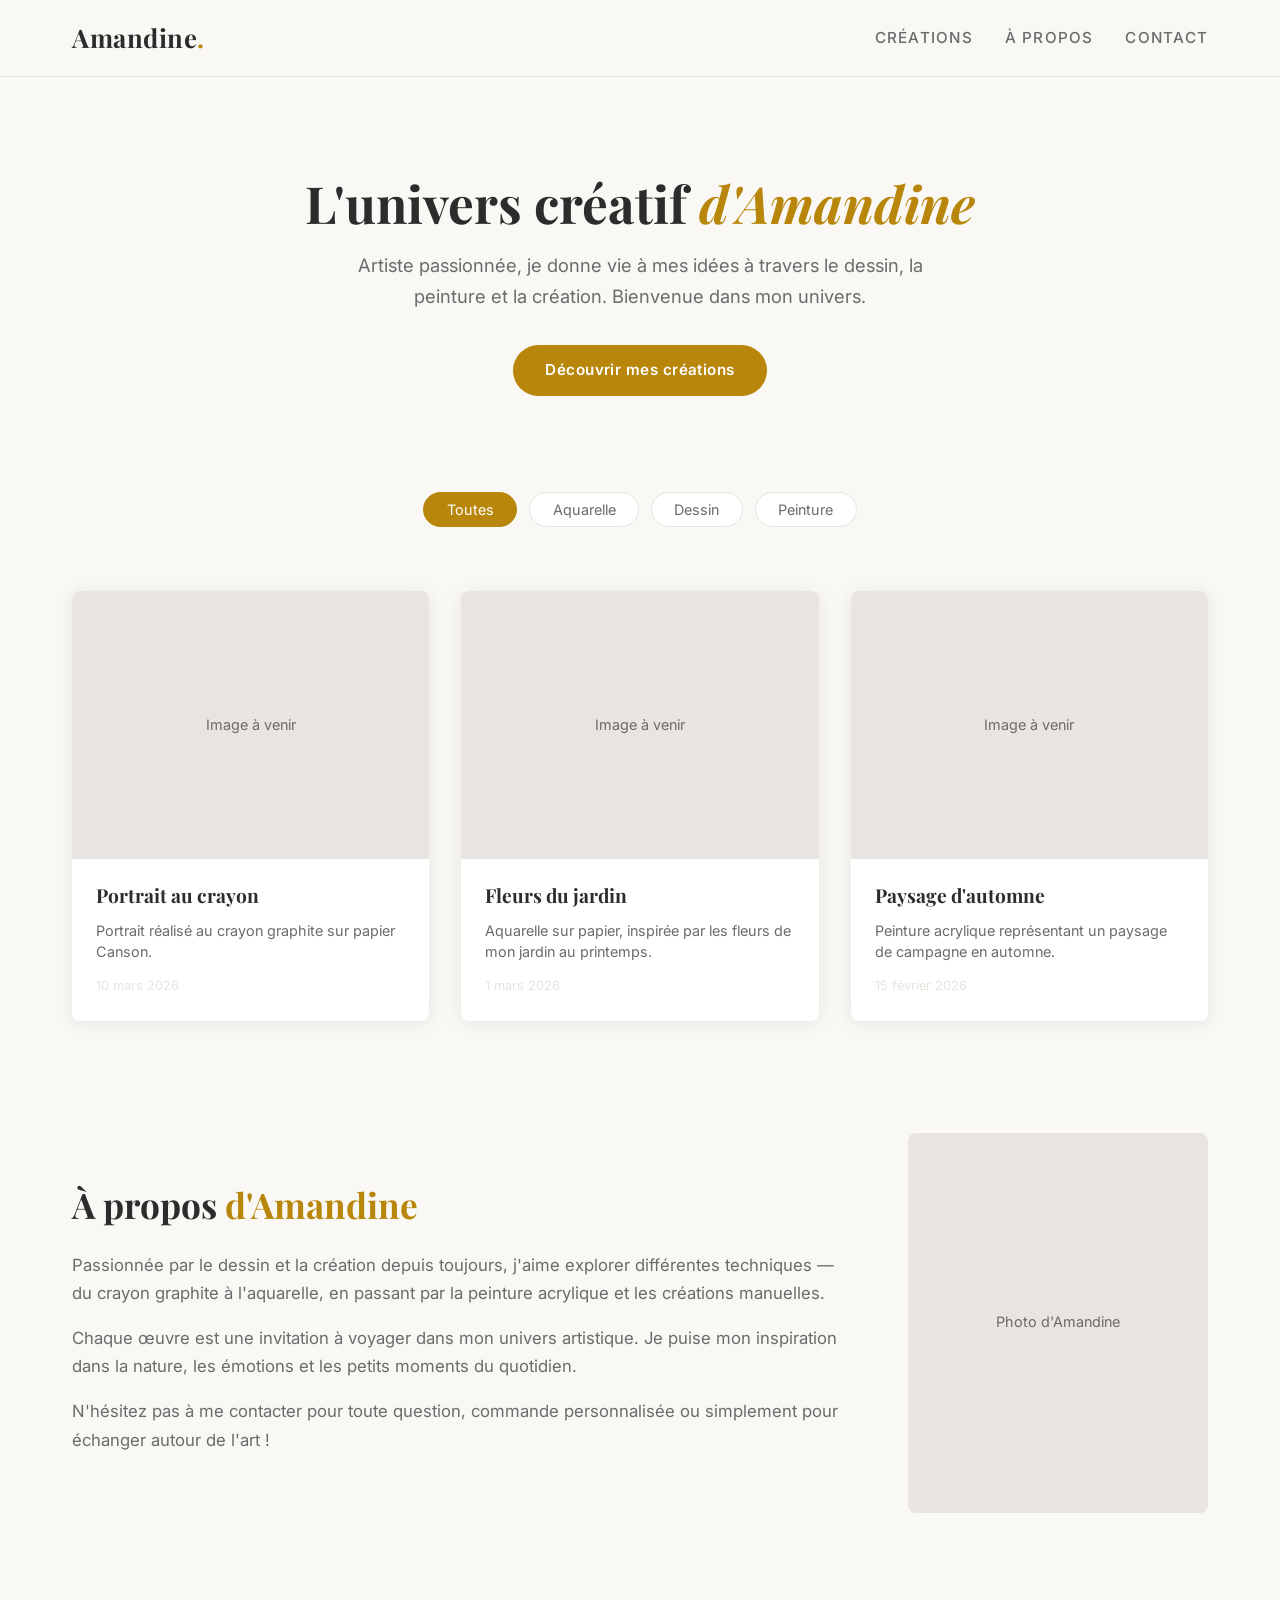
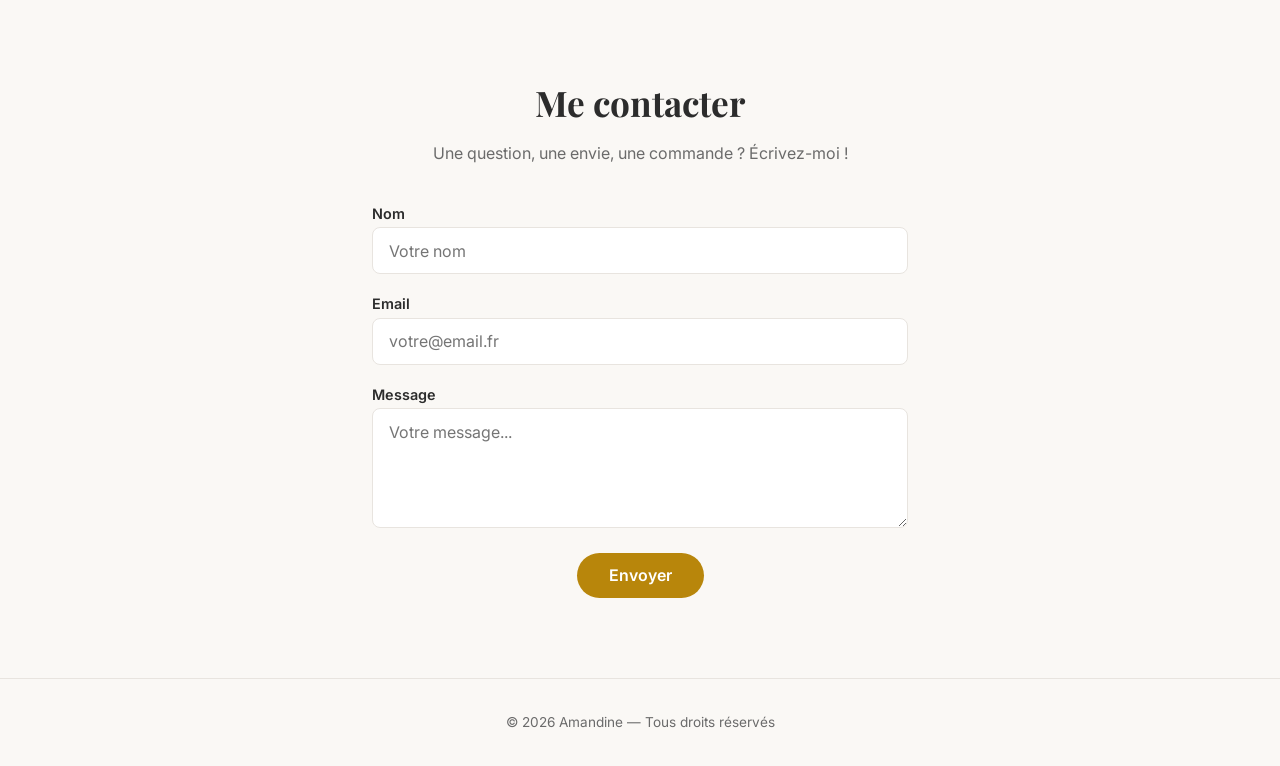
==== index.html @ e1e0cdd5 "Ajout du site portfolio d'Amandine Site vitrine avec galerie filtrée, lightbox, SEO complet (meta, O" ====
<!DOCTYPE html>
<html lang="fr">
<head>
  <meta charset="UTF-8">
  <meta name="viewport" content="width=device-width, initial-scale=1.0">

  <!-- SEO : Titre & Description -->
  <title>Amandine — Artiste · Dessins, Peintures & Créations</title>
  <meta name="description" content="Découvrez les créations originales d'Amandine : dessins, aquarelles, peintures et illustrations. Portfolio d'une artiste passionnée.">
  <meta name="keywords" content="Amandine, artiste, dessin, peinture, aquarelle, illustration, création, portfolio, art">
  <meta name="author" content="Amandine">
  <meta name="robots" content="index, follow">
  <link rel="canonical" href="https://amandine-art.vercel.app/">

  <!-- Open Graph (Facebook, LinkedIn) -->
  <meta property="og:title" content="Amandine — Artiste · Dessins, Peintures & Créations">
  <meta property="og:description" content="Découvrez les créations originales d'Amandine : dessins, aquarelles, peintures et illustrations.">
  <meta property="og:type" content="website">
  <meta property="og:url" content="https://amandine-art.vercel.app/">
  <meta property="og:image" content="https://amandine-art.vercel.app/images/og-image.jpg">
  <meta property="og:locale" content="fr_FR">
  <meta property="og:site_name" content="Amandine Art">

  <!-- Twitter Card -->
  <meta name="twitter:card" content="summary_large_image">
  <meta name="twitter:title" content="Amandine — Artiste · Dessins, Peintures & Créations">
  <meta name="twitter:description" content="Découvrez les créations originales d'Amandine.">
  <meta name="twitter:image" content="https://amandine-art.vercel.app/images/og-image.jpg">

  <!-- Données structurées Schema.org -->
  <script type="application/ld+json">
  {
    "@context": "https://schema.org",
    "@type": "Person",
    "name": "Amandine",
    "url": "https://amandine-art.vercel.app",
    "jobTitle": "Artiste",
    "description": "Artiste passionnée par le dessin, la peinture et la création.",
    "sameAs": []
  }
  </script>

  <!-- Polices -->
  <link rel="preconnect" href="https://fonts.googleapis.com">
  <link rel="preconnect" href="https://fonts.gstatic.com" crossorigin>
  <link href="https://fonts.googleapis.com/css2?family=Inter:wght@400;500;600;700&family=Playfair+Display:ital,wght@0,400;0,700;1,400&display=swap" rel="stylesheet">

  <!-- Styles -->
  <link rel="stylesheet" href="css/style.css">
</head>
<body>

  <!-- ======== HEADER ======== -->
  <header class="site-header">
    <nav class="nav-container" aria-label="Navigation principale">
      <a href="#" class="logo">Amandine<span>.</span></a>
      <ul class="nav-links">
        <li><a href="#galerie">Créations</a></li>
        <li><a href="#a-propos">À propos</a></li>
        <li><a href="#contact">Contact</a></li>
      </ul>
      <button class="menu-burger" aria-label="Ouvrir le menu">
        <span></span>
        <span></span>
        <span></span>
      </button>
    </nav>
  </header>

  <!-- ======== HERO ======== -->
  <section class="hero">
    <h1>L'univers créatif <span>d'Amandine</span></h1>
    <p>Artiste passionnée, je donne vie à mes idées à travers le dessin, la peinture et la création. Bienvenue dans mon univers.</p>
    <a href="#galerie" class="hero-cta">Découvrir mes créations</a>
  </section>

  <!-- ======== FILTRES ======== -->
  <div class="filtres" aria-label="Filtrer par catégorie">
    <!-- Rempli dynamiquement par JavaScript -->
  </div>

  <!-- ======== GALERIE ======== -->
  <section id="galerie" class="galerie">
    <div class="grille">
      <!-- Rempli dynamiquement par JavaScript depuis creations.json -->
    </div>
  </section>

  <!-- ======== LIGHTBOX ======== -->
  <div id="lightbox" class="lightbox" role="dialog" aria-modal="true" aria-label="Vue agrandie">
    <button class="lightbox-fermer" aria-label="Fermer">&times;</button>
    <div class="lightbox-contenu">
      <img src="" alt="">
      <div class="lightbox-info">
        <h3></h3>
        <p></p>
      </div>
    </div>
  </div>

  <!-- ======== À PROPOS ======== -->
  <section id="a-propos" class="a-propos">
    <div class="a-propos-texte">
      <h2>À propos <span>d'Amandine</span></h2>
      <p>
        Passionnée par le dessin et la création depuis toujours, j'aime explorer différentes techniques
        — du crayon graphite à l'aquarelle, en passant par la peinture acrylique et les créations manuelles.
      </p>
      <p>
        Chaque œuvre est une invitation à voyager dans mon univers artistique. Je puise mon inspiration
        dans la nature, les émotions et les petits moments du quotidien.
      </p>
      <p>
        N'hésitez pas à me contacter pour toute question, commande personnalisée ou simplement
        pour échanger autour de l'art !
      </p>
    </div>
    <div class="a-propos-photo">
      Photo d'Amandine
    </div>
  </section>

  <!-- ======== CONTACT ======== -->
  <section id="contact" class="contact">
    <h2>Me contacter</h2>
    <p>Une question, une envie, une commande ? Écrivez-moi !</p>
    <form action="https://formspree.io/f/VOTRE_ID" method="POST">
      <div>
        <label for="nom">Nom</label>
        <input type="text" id="nom" name="nom" required placeholder="Votre nom">
      </div>
      <div>
        <label for="email">Email</label>
        <input type="email" id="email" name="email" required placeholder="votre@email.fr">
      </div>
      <div>
        <label for="message">Message</label>
        <textarea id="message" name="message" required placeholder="Votre message..."></textarea>
      </div>
      <button type="submit">Envoyer</button>
    </form>
  </section>

  <!-- ======== FOOTER ======== -->
  <footer class="site-footer">
    <p>&copy; 2026 Amandine — Tous droits réservés</p>
  </footer>

  <!-- Script -->
  <script src="js/main.js"></script>
</body>
</html>
---- css/style.css ----
/* ========================================
   AMANDINE — Portfolio Artistique
   ======================================== */

/* --- Reset & Base --- */
*,
*::before,
*::after {
  margin: 0;
  padding: 0;
  box-sizing: border-box;
}

:root {
  --couleur-fond: #faf8f5;
  --couleur-texte: #2c2c2c;
  --couleur-accent: #b8860b;
  --couleur-accent-clair: #daa520;
  --couleur-gris: #6b6b6b;
  --couleur-gris-clair: #e8e4df;
  --couleur-blanc: #ffffff;
  --police-titre: 'Playfair Display', Georgia, serif;
  --police-corps: 'Inter', -apple-system, BlinkMacSystemFont, sans-serif;
  --largeur-max: 1200px;
  --rayon: 8px;
  --ombre: 0 2px 20px rgba(0, 0, 0, 0.08);
  --transition: 0.3s ease;
}

html {
  scroll-behavior: smooth;
  font-size: 16px;
}

body {
  font-family: var(--police-corps);
  background-color: var(--couleur-fond);
  color: var(--couleur-texte);
  line-height: 1.7;
  -webkit-font-smoothing: antialiased;
}

img {
  max-width: 100%;
  height: auto;
  display: block;
}

a {
  color: var(--couleur-accent);
  text-decoration: none;
  transition: color var(--transition);
}

a:hover {
  color: var(--couleur-accent-clair);
}

/* --- Header / Navigation --- */
.site-header {
  position: sticky;
  top: 0;
  z-index: 100;
  background: rgba(250, 248, 245, 0.95);
  backdrop-filter: blur(10px);
  border-bottom: 1px solid var(--couleur-gris-clair);
}

.nav-container {
  max-width: var(--largeur-max);
  margin: 0 auto;
  padding: 1rem 2rem;
  display: flex;
  justify-content: space-between;
  align-items: center;
}

.logo {
  font-family: var(--police-titre);
  font-size: 1.6rem;
  font-weight: 700;
  color: var(--couleur-texte);
  letter-spacing: 0.02em;
}

.logo span {
  color: var(--couleur-accent);
}

.nav-links {
  display: flex;
  list-style: none;
  gap: 2rem;
}

.nav-links a {
  color: var(--couleur-gris);
  font-size: 0.95rem;
  font-weight: 500;
  text-transform: uppercase;
  letter-spacing: 0.08em;
  padding-bottom: 2px;
  border-bottom: 2px solid transparent;
  transition: all var(--transition);
}

.nav-links a:hover,
.nav-links a.active {
  color: var(--couleur-texte);
  border-bottom-color: var(--couleur-accent);
}

.menu-burger {
  display: none;
  background: none;
  border: none;
  cursor: pointer;
  padding: 0.5rem;
}

.menu-burger span {
  display: block;
  width: 24px;
  height: 2px;
  background: var(--couleur-texte);
  margin: 5px 0;
  transition: all var(--transition);
}

/* --- Hero --- */
.hero {
  max-width: var(--largeur-max);
  margin: 0 auto;
  padding: 6rem 2rem;
  text-align: center;
}

.hero h1 {
  font-family: var(--police-titre);
  font-size: 3.2rem;
  font-weight: 700;
  margin-bottom: 1rem;
  line-height: 1.2;
}

.hero h1 span {
  color: var(--couleur-accent);
  font-style: italic;
}

.hero p {
  font-size: 1.15rem;
  color: var(--couleur-gris);
  max-width: 600px;
  margin: 0 auto 2rem;
}

.hero-cta {
  display: inline-block;
  padding: 0.8rem 2rem;
  background: var(--couleur-accent);
  color: var(--couleur-blanc);
  border-radius: 50px;
  font-weight: 600;
  font-size: 0.95rem;
  letter-spacing: 0.03em;
  transition: all var(--transition);
}

.hero-cta:hover {
  background: var(--couleur-accent-clair);
  color: var(--couleur-blanc);
  transform: translateY(-2px);
  box-shadow: 0 4px 15px rgba(184, 134, 11, 0.3);
}

/* --- Filtres --- */
.filtres {
  max-width: var(--largeur-max);
  margin: 0 auto;
  padding: 0 2rem 2rem;
  display: flex;
  justify-content: center;
  flex-wrap: wrap;
  gap: 0.75rem;
}

.filtre-btn {
  padding: 0.5rem 1.4rem;
  border: 1px solid var(--couleur-gris-clair);
  background: var(--couleur-blanc);
  border-radius: 50px;
  font-family: var(--police-corps);
  font-size: 0.9rem;
  color: var(--couleur-gris);
  cursor: pointer;
  transition: all var(--transition);
}

.filtre-btn:hover {
  border-color: var(--couleur-accent);
  color: var(--couleur-accent);
}

.filtre-btn.active {
  background: var(--couleur-accent);
  color: var(--couleur-blanc);
  border-color: var(--couleur-accent);
}

/* --- Galerie / Grille --- */
.galerie {
  max-width: var(--largeur-max);
  margin: 0 auto;
  padding: 2rem;
}

.grille {
  display: grid;
  grid-template-columns: repeat(auto-fill, minmax(320px, 1fr));
  gap: 2rem;
}

/* --- Carte création --- */
.carte {
  background: var(--couleur-blanc);
  border-radius: var(--rayon);
  overflow: hidden;
  box-shadow: var(--ombre);
  transition: all var(--transition);
  opacity: 0;
  transform: translateY(20px);
  animation: apparition 0.5s ease forwards;
}

.carte:hover {
  transform: translateY(-5px);
  box-shadow: 0 8px 30px rgba(0, 0, 0, 0.12);
}

.carte-image {
  position: relative;
  overflow: hidden;
  aspect-ratio: 4 / 3;
  background: var(--couleur-gris-clair);
}

.carte-image img {
  width: 100%;
  height: 100%;
  object-fit: cover;
  transition: transform 0.5s ease;
}

.carte:hover .carte-image img {
  transform: scale(1.05);
}

.carte-overlay {
  position: absolute;
  inset: 0;
  background: rgba(44, 44, 44, 0.6);
  display: flex;
  align-items: center;
  justify-content: center;
  opacity: 0;
  transition: opacity var(--transition);
}

.carte:hover .carte-overlay {
  opacity: 1;
}

.carte-overlay span {
  color: var(--couleur-blanc);
  font-size: 1rem;
  font-weight: 600;
  padding: 0.6rem 1.5rem;
  border: 2px solid var(--couleur-blanc);
  border-radius: 50px;
}

.carte-categorie {
  position: absolute;
  top: 1rem;
  left: 1rem;
  background: var(--couleur-accent);
  color: var(--couleur-blanc);
  padding: 0.25rem 0.75rem;
  border-radius: 50px;
  font-size: 0.75rem;
  font-weight: 600;
  text-transform: uppercase;
  letter-spacing: 0.05em;
}

.carte-contenu {
  padding: 1.25rem 1.5rem 1.5rem;
}

.carte-contenu h3 {
  font-family: var(--police-titre);
  font-size: 1.2rem;
  margin-bottom: 0.5rem;
}

.carte-contenu p {
  font-size: 0.9rem;
  color: var(--couleur-gris);
  line-height: 1.5;
}

.carte-date {
  display: block;
  margin-top: 0.75rem;
  font-size: 0.8rem;
  color: var(--couleur-gris-clair);
}

@keyframes apparition {
  to {
    opacity: 1;
    transform: translateY(0);
  }
}

/* --- Lightbox --- */
.lightbox {
  position: fixed;
  inset: 0;
  z-index: 1000;
  background: rgba(0, 0, 0, 0.9);
  display: flex;
  align-items: center;
  justify-content: center;
  opacity: 0;
  visibility: hidden;
  transition: all var(--transition);
}

.lightbox.visible {
  opacity: 1;
  visibility: visible;
}

.lightbox-contenu {
  max-width: 90vw;
  max-height: 90vh;
  text-align: center;
}

.lightbox-contenu img {
  max-width: 100%;
  max-height: 80vh;
  border-radius: var(--rayon);
  margin: 0 auto;
}

.lightbox-info {
  color: var(--couleur-blanc);
  margin-top: 1rem;
}

.lightbox-info h3 {
  font-family: var(--police-titre);
  font-size: 1.4rem;
  margin-bottom: 0.5rem;
}

.lightbox-info p {
  color: #aaa;
  font-size: 0.95rem;
}

.lightbox-fermer {
  position: absolute;
  top: 1.5rem;
  right: 1.5rem;
  background: none;
  border: none;
  color: var(--couleur-blanc);
  font-size: 2rem;
  cursor: pointer;
  width: 48px;
  height: 48px;
  display: flex;
  align-items: center;
  justify-content: center;
  transition: opacity var(--transition);
}

.lightbox-fermer:hover {
  opacity: 0.7;
}

/* --- Section À propos --- */
.a-propos {
  max-width: var(--largeur-max);
  margin: 0 auto;
  padding: 5rem 2rem;
  display: flex;
  align-items: center;
  gap: 4rem;
}

.a-propos-texte {
  flex: 1;
}

.a-propos-texte h2 {
  font-family: var(--police-titre);
  font-size: 2.2rem;
  margin-bottom: 1rem;
}

.a-propos-texte h2 span {
  color: var(--couleur-accent);
}

.a-propos-texte p {
  color: var(--couleur-gris);
  margin-bottom: 1rem;
  font-size: 1.05rem;
}

.a-propos-photo {
  flex: 0 0 300px;
  height: 380px;
  border-radius: var(--rayon);
  background: var(--couleur-gris-clair);
  overflow: hidden;
  display: flex;
  align-items: center;
  justify-content: center;
  font-size: 0.9rem;
  color: var(--couleur-gris);
}

/* --- Contact --- */
.contact {
  max-width: 600px;
  margin: 0 auto;
  padding: 5rem 2rem;
  text-align: center;
}

.contact h2 {
  font-family: var(--police-titre);
  font-size: 2.2rem;
  margin-bottom: 0.5rem;
}

.contact > p {
  color: var(--couleur-gris);
  margin-bottom: 2rem;
}

.contact form {
  display: flex;
  flex-direction: column;
  gap: 1rem;
  text-align: left;
}

.contact label {
  font-weight: 600;
  font-size: 0.9rem;
  margin-bottom: 0.25rem;
}

.contact input,
.contact textarea {
  width: 100%;
  padding: 0.8rem 1rem;
  border: 1px solid var(--couleur-gris-clair);
  border-radius: var(--rayon);
  font-family: var(--police-corps);
  font-size: 1rem;
  background: var(--couleur-blanc);
  transition: border-color var(--transition);
}

.contact input:focus,
.contact textarea:focus {
  outline: none;
  border-color: var(--couleur-accent);
}

.contact textarea {
  min-height: 120px;
  resize: vertical;
}

.contact button {
  padding: 0.8rem 2rem;
  background: var(--couleur-accent);
  color: var(--couleur-blanc);
  border: none;
  border-radius: 50px;
  font-family: var(--police-corps);
  font-size: 1rem;
  font-weight: 600;
  cursor: pointer;
  transition: all var(--transition);
  align-self: center;
}

.contact button:hover {
  background: var(--couleur-accent-clair);
  transform: translateY(-2px);
}

/* --- Footer --- */
.site-footer {
  border-top: 1px solid var(--couleur-gris-clair);
  padding: 2rem;
  text-align: center;
  color: var(--couleur-gris);
  font-size: 0.85rem;
}

.site-footer a {
  color: var(--couleur-gris);
}

.site-footer a:hover {
  color: var(--couleur-accent);
}

/* --- Responsive --- */
@media (max-width: 768px) {
  .nav-links {
    display: none;
    position: absolute;
    top: 100%;
    left: 0;
    right: 0;
    background: var(--couleur-fond);
    flex-direction: column;
    padding: 1rem 2rem 2rem;
    gap: 1rem;
    border-bottom: 1px solid var(--couleur-gris-clair);
  }

  .nav-links.open {
    display: flex;
  }

  .menu-burger {
    display: block;
  }

  .hero {
    padding: 4rem 1.5rem;
  }

  .hero h1 {
    font-size: 2.2rem;
  }

  .grille {
    grid-template-columns: 1fr;
    gap: 1.5rem;
  }

  .a-propos {
    flex-direction: column-reverse;
    padding: 3rem 1.5rem;
    gap: 2rem;
  }

  .a-propos-photo {
    flex: none;
    width: 100%;
    height: 250px;
  }

  .contact {
    padding: 3rem 1.5rem;
  }
}

@media (max-width: 480px) {
  .hero h1 {
    font-size: 1.8rem;
  }

  .grille {
    grid-template-columns: 1fr;
  }

  .carte-contenu {
    padding: 1rem 1.25rem 1.25rem;
  }
}

/* --- Utilitaire: pas de résultats --- */
.pas-de-resultat {
  grid-column: 1 / -1;
  text-align: center;
  padding: 4rem 2rem;
  color: var(--couleur-gris);
  font-size: 1.1rem;
}
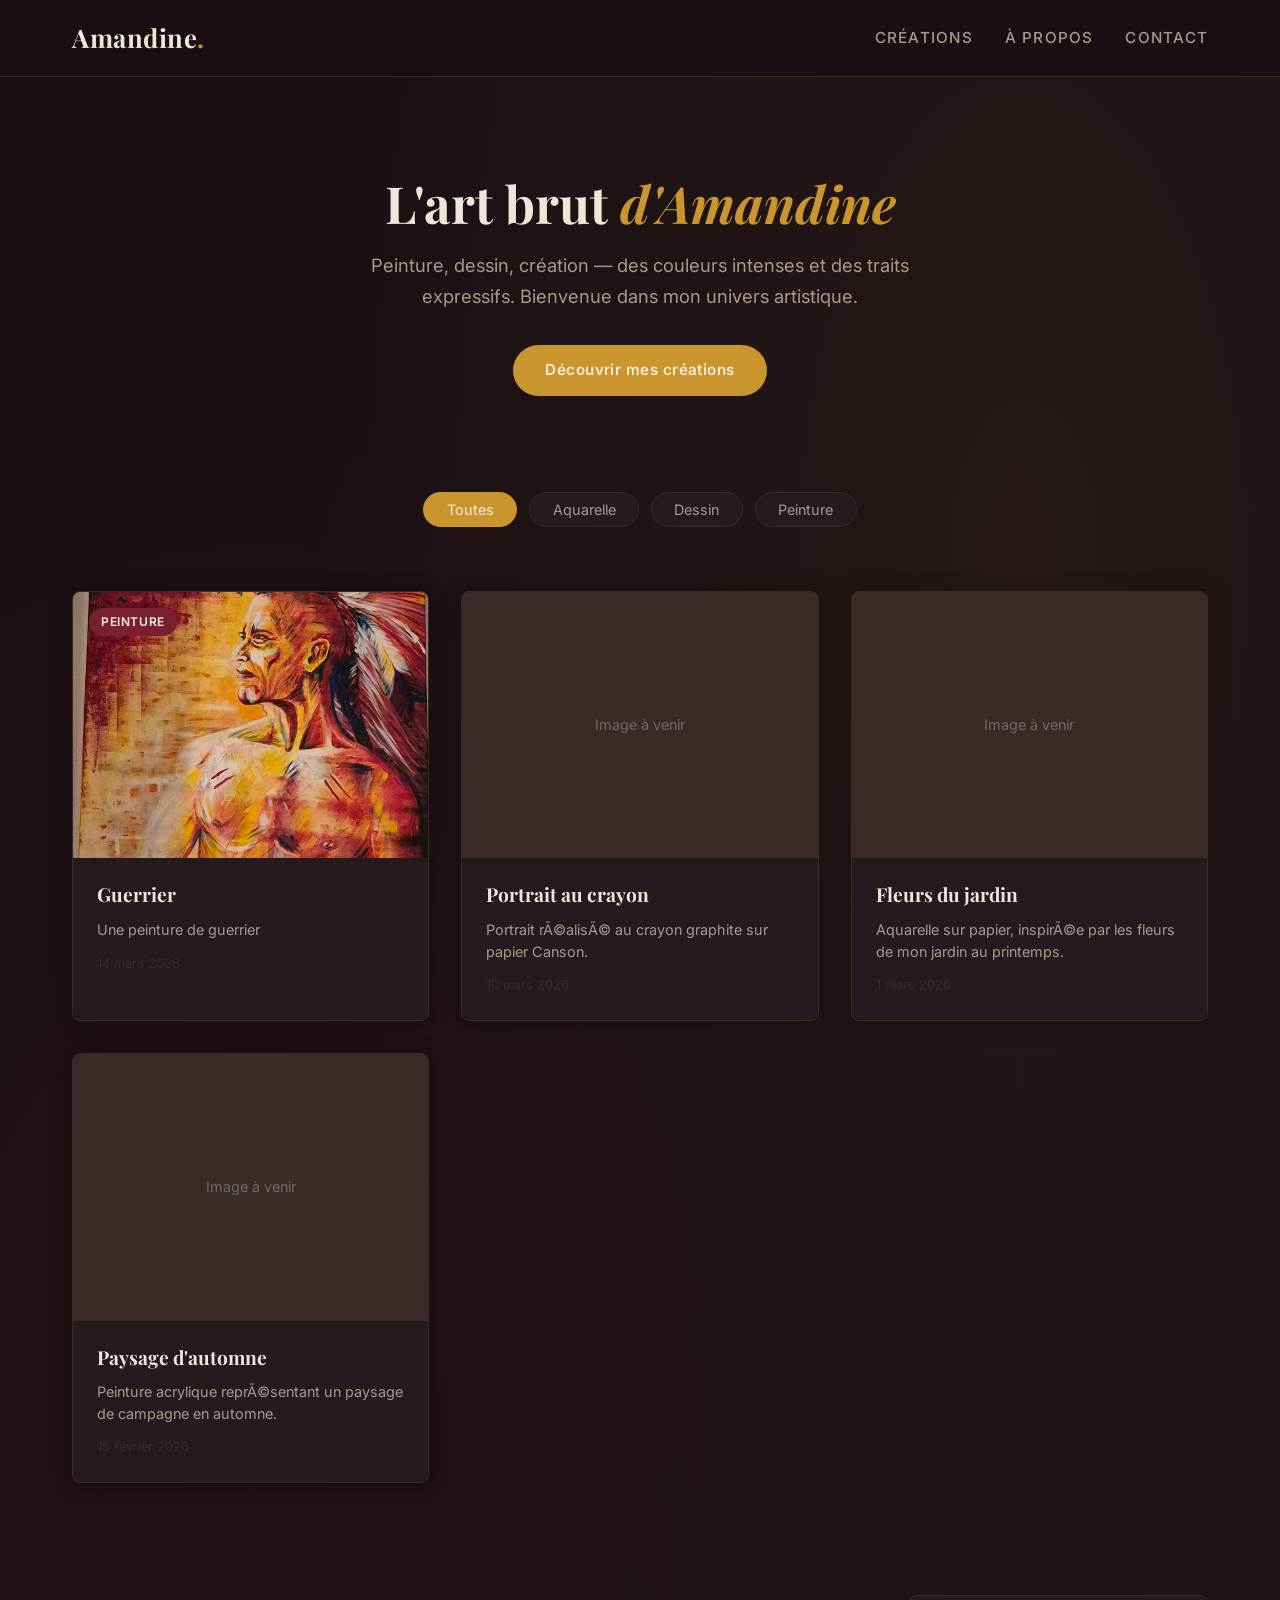
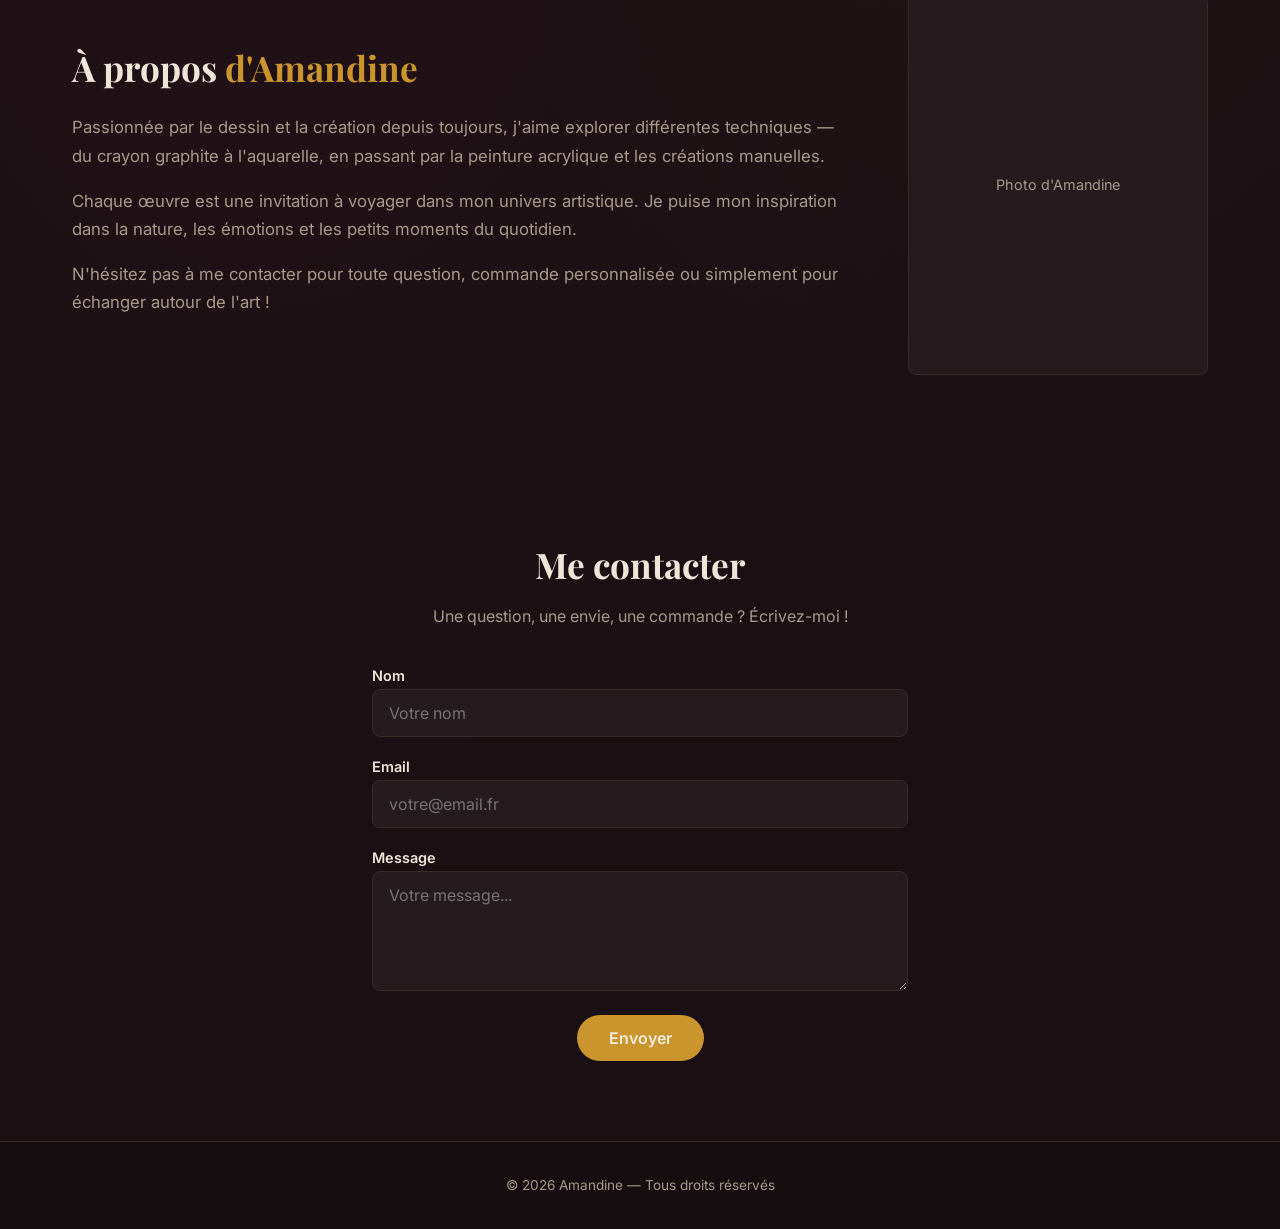
==== commit 10c8aee3: "Rebranding: palette bordeaux/or inspirée de la peinture d'Amandine Fond sombre, accents cramoisie et" ====
--- a/index.html
+++ b/index.html
@@ -69,8 +69,8 @@
 
   <!-- ======== HERO ======== -->
   <section class="hero">
-    <h1>L'univers créatif <span>d'Amandine</span></h1>
-    <p>Artiste passionnée, je donne vie à mes idées à travers le dessin, la peinture et la création. Bienvenue dans mon univers.</p>
+    <h1>L'art brut <span>d'Amandine</span></h1>
+    <p>Peinture, dessin, création — des couleurs intenses et des traits expressifs. Bienvenue dans mon univers artistique.</p>
     <a href="#galerie" class="hero-cta">Découvrir mes créations</a>
   </section>
 
--- a/css/style.css
+++ b/css/style.css
@@ -12,18 +12,21 @@
 }
 
 :root {
-  --couleur-fond: #faf8f5;
-  --couleur-texte: #2c2c2c;
-  --couleur-accent: #b8860b;
-  --couleur-accent-clair: #daa520;
-  --couleur-gris: #6b6b6b;
-  --couleur-gris-clair: #e8e4df;
-  --couleur-blanc: #ffffff;
+  --couleur-fond: #1a1014;
+  --couleur-texte: #f0e6d8;
+  --couleur-accent: #c9952c;
+  --couleur-accent-clair: #e0b044;
+  --couleur-bordeaux: #7a1f2e;
+  --couleur-cramoisie: #9e2a2b;
+  --couleur-gris: #a89a8a;
+  --couleur-gris-clair: #3a2a28;
+  --couleur-blanc: #f5ece0;
+  --couleur-carte: #251a1e;
   --police-titre: 'Playfair Display', Georgia, serif;
   --police-corps: 'Inter', -apple-system, BlinkMacSystemFont, sans-serif;
   --largeur-max: 1200px;
   --rayon: 8px;
-  --ombre: 0 2px 20px rgba(0, 0, 0, 0.08);
+  --ombre: 0 2px 20px rgba(0, 0, 0, 0.3);
   --transition: 0.3s ease;
 }
 
@@ -35,6 +38,8 @@
 body {
   font-family: var(--police-corps);
   background-color: var(--couleur-fond);
+  background-image: radial-gradient(ellipse at 20% 50%, rgba(122, 31, 46, 0.08) 0%, transparent 50%),
+                    radial-gradient(ellipse at 80% 20%, rgba(201, 149, 44, 0.06) 0%, transparent 50%);
   color: var(--couleur-texte);
   line-height: 1.7;
   -webkit-font-smoothing: antialiased;
@@ -61,7 +66,7 @@
   position: sticky;
   top: 0;
   z-index: 100;
-  background: rgba(250, 248, 245, 0.95);
+  background: rgba(26, 16, 20, 0.95);
   backdrop-filter: blur(10px);
   border-bottom: 1px solid var(--couleur-gris-clair);
 }
@@ -122,7 +127,7 @@
   display: block;
   width: 24px;
   height: 2px;
-  background: var(--couleur-texte);
+  background: var(--couleur-accent);
   margin: 5px 0;
   transition: all var(--transition);
 }
@@ -169,9 +174,9 @@
 
 .hero-cta:hover {
   background: var(--couleur-accent-clair);
-  color: var(--couleur-blanc);
+  color: var(--couleur-fond);
   transform: translateY(-2px);
-  box-shadow: 0 4px 15px rgba(184, 134, 11, 0.3);
+  box-shadow: 0 4px 15px rgba(201, 149, 44, 0.4);
 }
 
 /* --- Filtres --- */
@@ -188,7 +193,7 @@
 .filtre-btn {
   padding: 0.5rem 1.4rem;
   border: 1px solid var(--couleur-gris-clair);
-  background: var(--couleur-blanc);
+  background: var(--couleur-carte);
   border-radius: 50px;
   font-family: var(--police-corps);
   font-size: 0.9rem;
@@ -223,7 +228,7 @@
 
 /* --- Carte création --- */
 .carte {
-  background: var(--couleur-blanc);
+  background: var(--couleur-carte);
   border-radius: var(--rayon);
   overflow: hidden;
   box-shadow: var(--ombre);
@@ -231,11 +236,13 @@
   opacity: 0;
   transform: translateY(20px);
   animation: apparition 0.5s ease forwards;
+  border: 1px solid var(--couleur-gris-clair);
 }
 
 .carte:hover {
   transform: translateY(-5px);
-  box-shadow: 0 8px 30px rgba(0, 0, 0, 0.12);
+  box-shadow: 0 8px 30px rgba(122, 31, 46, 0.25);
+  border-color: var(--couleur-bordeaux);
 }
 
 .carte-image {
@@ -259,7 +266,7 @@
 .carte-overlay {
   position: absolute;
   inset: 0;
-  background: rgba(44, 44, 44, 0.6);
+  background: rgba(122, 31, 46, 0.6);
   display: flex;
   align-items: center;
   justify-content: center;
@@ -284,7 +291,7 @@
   position: absolute;
   top: 1rem;
   left: 1rem;
-  background: var(--couleur-accent);
+  background: var(--couleur-bordeaux);
   color: var(--couleur-blanc);
   padding: 0.25rem 0.75rem;
   border-radius: 50px;
@@ -368,7 +375,7 @@
 }
 
 .lightbox-info p {
-  color: #aaa;
+  color: var(--couleur-gris);
   font-size: 0.95rem;
 }
 
@@ -427,7 +434,8 @@
   flex: 0 0 300px;
   height: 380px;
   border-radius: var(--rayon);
-  background: var(--couleur-gris-clair);
+  background: var(--couleur-carte);
+  border: 1px solid var(--couleur-gris-clair);
   overflow: hidden;
   display: flex;
   align-items: center;
@@ -476,7 +484,8 @@
   border-radius: var(--rayon);
   font-family: var(--police-corps);
   font-size: 1rem;
-  background: var(--couleur-blanc);
+  color: var(--couleur-texte);
+  background: var(--couleur-carte);
   transition: border-color var(--transition);
 }
 
@@ -507,6 +516,7 @@
 
 .contact button:hover {
   background: var(--couleur-accent-clair);
+  color: var(--couleur-fond);
   transform: translateY(-2px);
 }
 
@@ -517,6 +527,7 @@
   text-align: center;
   color: var(--couleur-gris);
   font-size: 0.85rem;
+  background: rgba(0, 0, 0, 0.2);
 }
 
 .site-footer a {
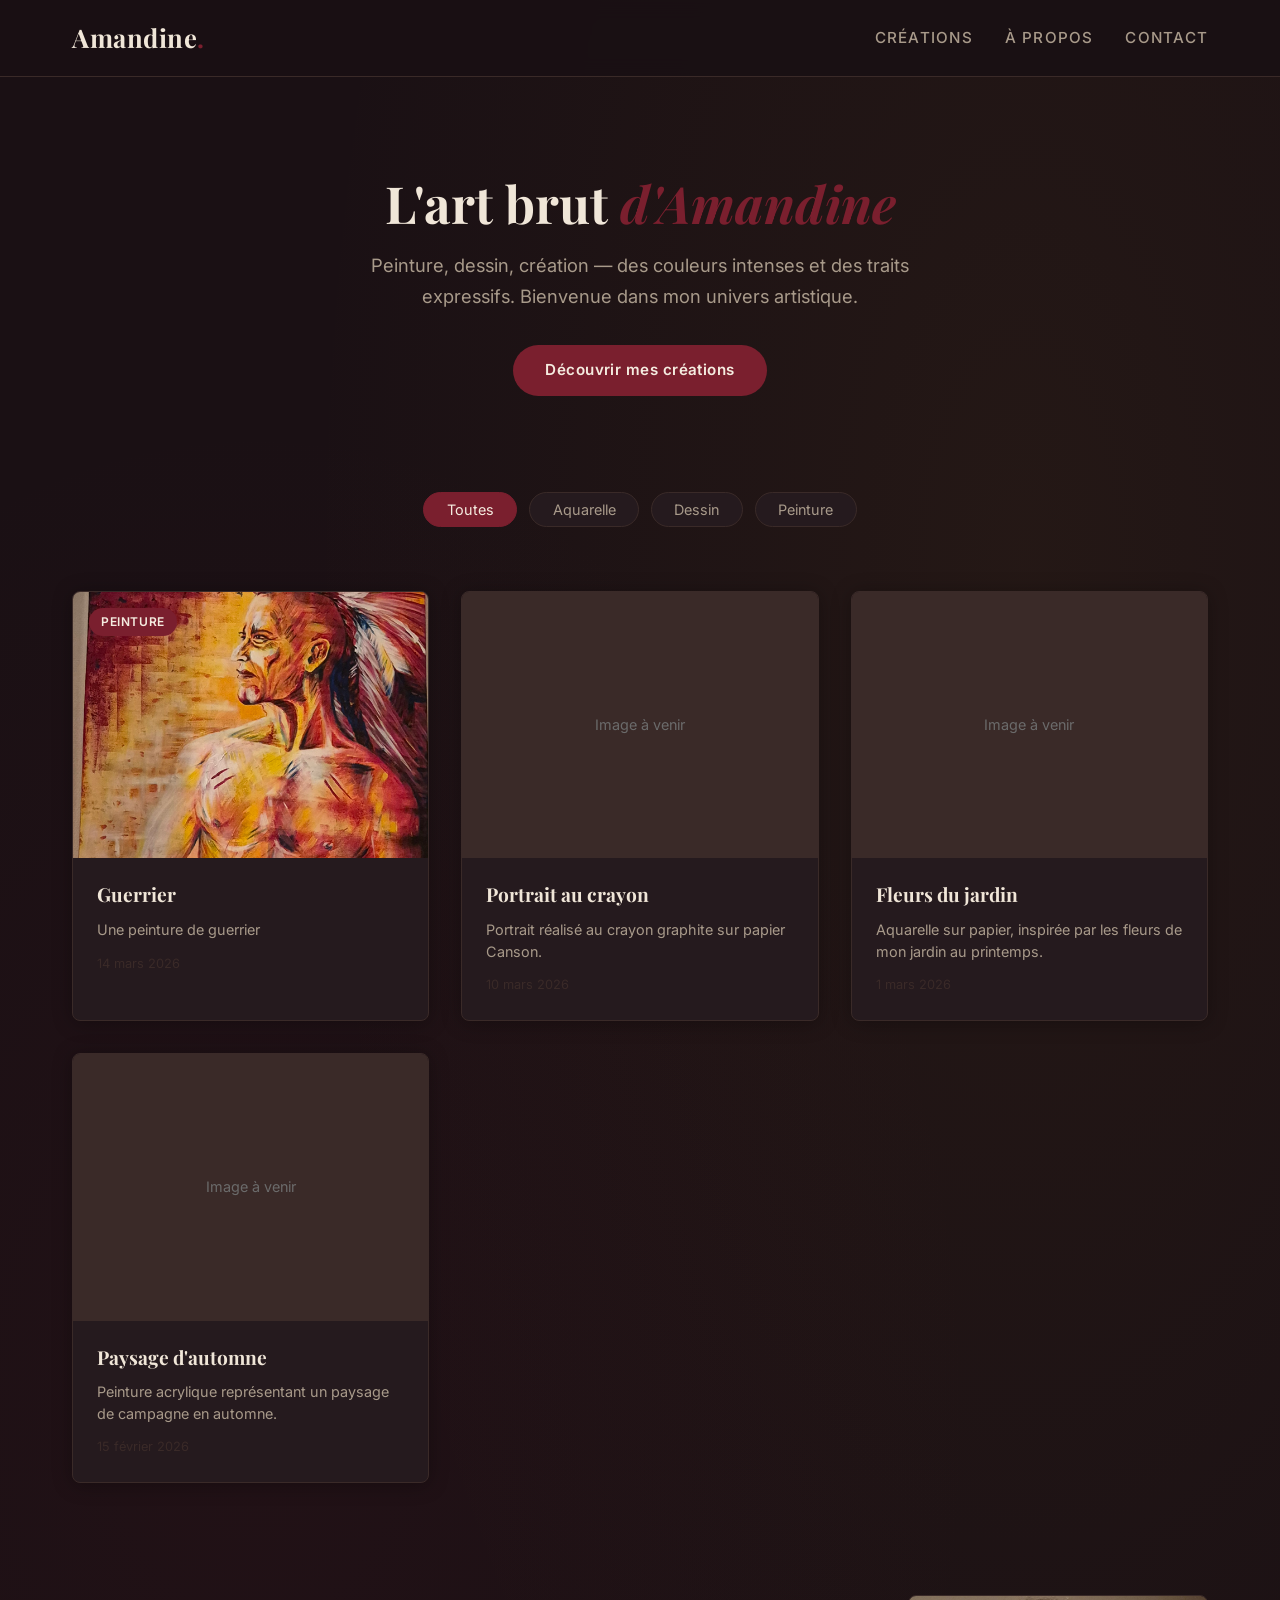
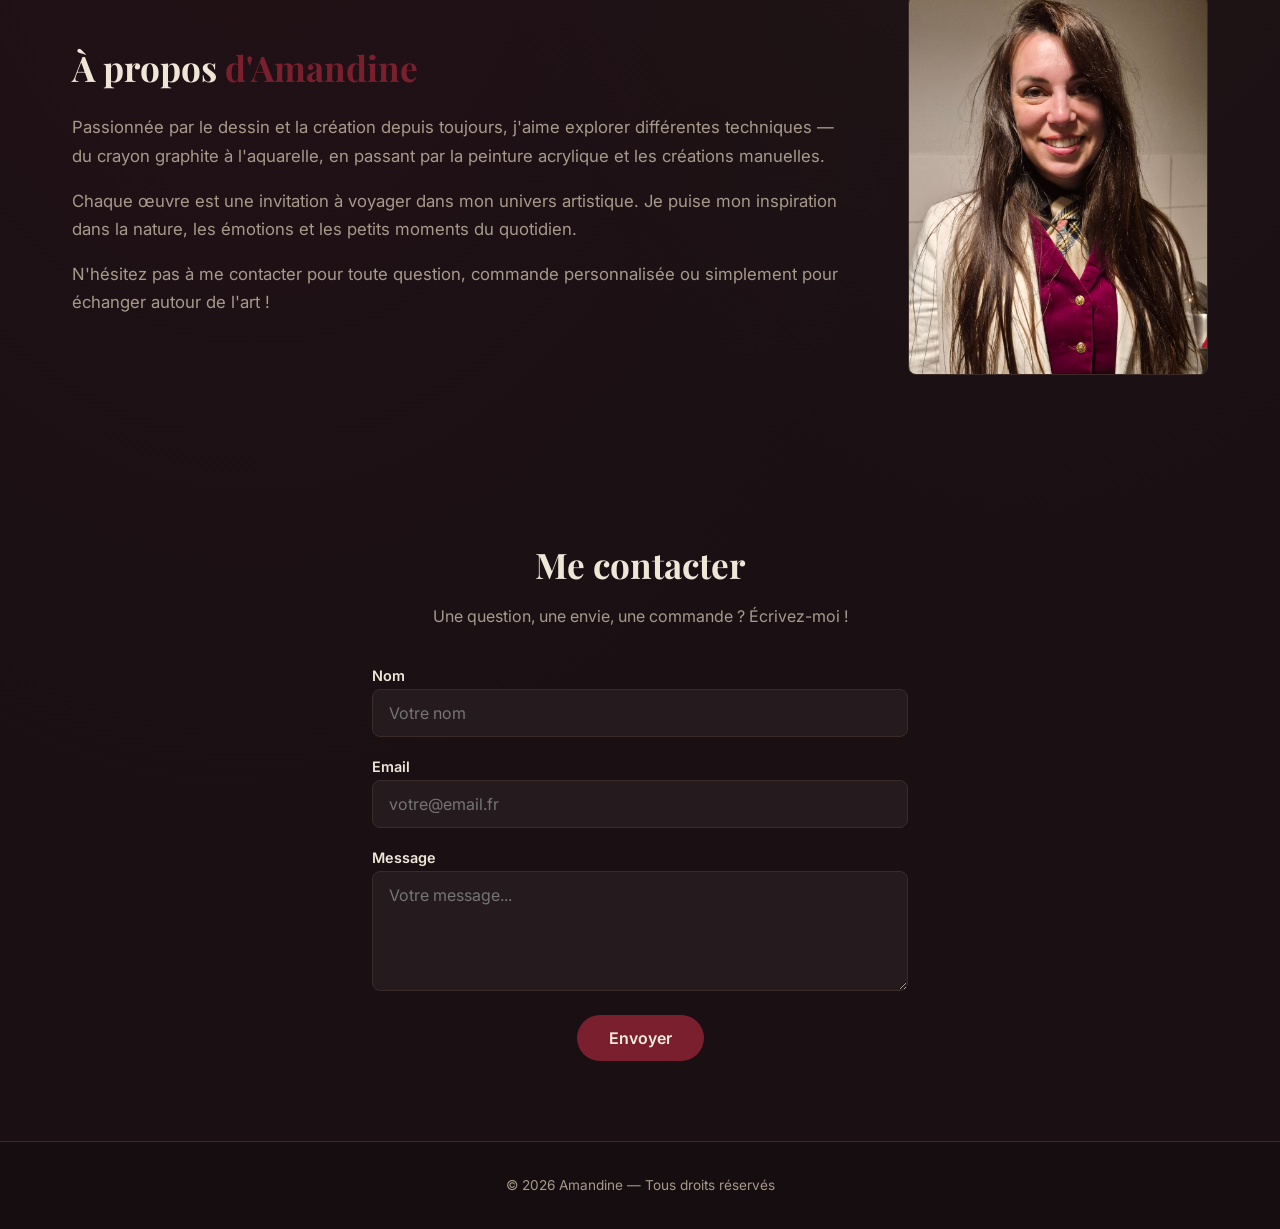
==== commit 57ce4b29: "CTA bordeaux, photo Amandine, formulaire Formspree, palette unifiée - Tous les accents passent en bo" ====
--- a/index.html
+++ b/index.html
@@ -116,7 +116,7 @@
       </p>
     </div>
     <div class="a-propos-photo">
-      Photo d'Amandine
+      <img src="images/amandine.jpg" alt="Amandine, artiste peintre et dessinatrice">
     </div>
   </section>
 
@@ -124,7 +124,7 @@
   <section id="contact" class="contact">
     <h2>Me contacter</h2>
     <p>Une question, une envie, une commande ? Écrivez-moi !</p>
-    <form action="https://formspree.io/f/VOTRE_ID" method="POST">
+    <form action="https://formspree.io/f/meerlqya" method="POST">
       <div>
         <label for="nom">Nom</label>
         <input type="text" id="nom" name="nom" required placeholder="Votre nom">
--- a/css/style.css
+++ b/css/style.css
@@ -14,8 +14,8 @@
 :root {
   --couleur-fond: #1a1014;
   --couleur-texte: #f0e6d8;
-  --couleur-accent: #c9952c;
-  --couleur-accent-clair: #e0b044;
+  --couleur-accent: #7a1f2e;
+  --couleur-accent-clair: #9e2a2b;
   --couleur-bordeaux: #7a1f2e;
   --couleur-cramoisie: #9e2a2b;
   --couleur-gris: #a89a8a;
@@ -163,7 +163,7 @@
 .hero-cta {
   display: inline-block;
   padding: 0.8rem 2rem;
-  background: var(--couleur-accent);
+  background: var(--couleur-bordeaux);
   color: var(--couleur-blanc);
   border-radius: 50px;
   font-weight: 600;
@@ -173,10 +173,10 @@
 }
 
 .hero-cta:hover {
-  background: var(--couleur-accent-clair);
-  color: var(--couleur-fond);
+  background: var(--couleur-cramoisie);
+  color: var(--couleur-blanc);
   transform: translateY(-2px);
-  box-shadow: 0 4px 15px rgba(201, 149, 44, 0.4);
+  box-shadow: 0 4px 15px rgba(122, 31, 46, 0.5);
 }
 
 /* --- Filtres --- */
@@ -203,14 +203,14 @@
 }
 
 .filtre-btn:hover {
-  border-color: var(--couleur-accent);
-  color: var(--couleur-accent);
+  border-color: var(--couleur-bordeaux);
+  color: var(--couleur-cramoisie);
 }
 
 .filtre-btn.active {
-  background: var(--couleur-accent);
-  color: var(--couleur-blanc);
-  border-color: var(--couleur-accent);
+  background: var(--couleur-bordeaux);
+  color: var(--couleur-blanc);
+  border-color: var(--couleur-bordeaux);
 }
 
 /* --- Galerie / Grille --- */
@@ -437,11 +437,12 @@
   background: var(--couleur-carte);
   border: 1px solid var(--couleur-gris-clair);
   overflow: hidden;
-  display: flex;
-  align-items: center;
-  justify-content: center;
-  font-size: 0.9rem;
-  color: var(--couleur-gris);
+}
+
+.a-propos-photo img {
+  width: 100%;
+  height: 100%;
+  object-fit: cover;
 }
 
 /* --- Contact --- */
@@ -502,7 +503,7 @@
 
 .contact button {
   padding: 0.8rem 2rem;
-  background: var(--couleur-accent);
+  background: var(--couleur-bordeaux);
   color: var(--couleur-blanc);
   border: none;
   border-radius: 50px;
@@ -515,8 +516,8 @@
 }
 
 .contact button:hover {
-  background: var(--couleur-accent-clair);
-  color: var(--couleur-fond);
+  background: var(--couleur-cramoisie);
+  color: var(--couleur-blanc);
   transform: translateY(-2px);
 }
 
